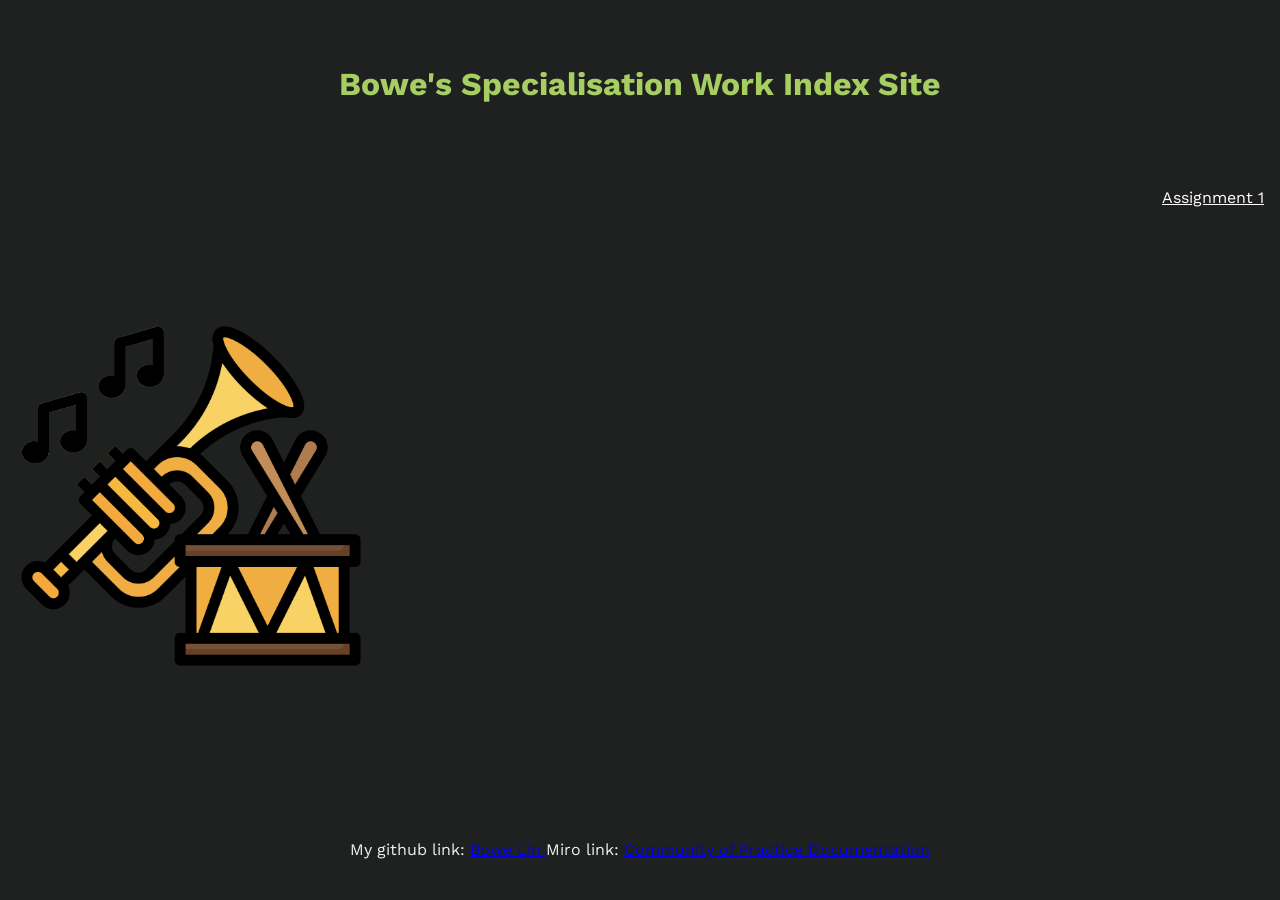
==== index.html @ f912b11c "Add files via upload" ====
<!doctype html>
<html lang="en">
<head>
    <meta charset="UTF-8">
    <meta name="viewport"
          content="width=device-width, user-scalable=no, initial-scale=1.0, maximum-scale=1.0, minimum-scale=1.0">
    <meta http-equiv="X-UA-Compatible" content="ie=edge">

<!-- !!!!! -->
<!--    change this to refer to your specific page  -->
    <title>Bowe's Specialisation Work Index Site</title>
   
<!-- !!!!! -->
<!--  change this to your preferred icon  -->
    <!-- favicon was sourced from favicon.io but the original graphics are copyright 2020 Twitter, Inc
    and other contributors -->
    <!-- They are licensed under CC-BY 4.0 as linked below -->
    <!-- https://creativecommons.org/licenses/by/4.0/ -->
    <link rel="icon" type="image/png" href="./assets/icons/favicon.png">
    
     

    <link rel="stylesheet" href="reset.css">
    <link rel="stylesheet" href="style.css">
</head>
<body>

    <header>
<!-- !!!!! -->
<!--    change this to your preferred online name  -->
        <h1>Bowe's Specialisation Work Index Site</h1>
    </header>

     <nav>
            <a href="assignment1.html">Assignment 1</a>
            
        </nav>

    <div style="text-align: center; margin-top: 30px;">
    <img src="img/Music_icon.png" alt="icon" style="max-width: 350px;">
</div>

    <style>
            .row{
                width:520px;
                margin: 10px auto 10px auto ;
            }
            .image-container {
                display: table-cell;
                vertical-align: middle;
                padding:10px;
            }
        </style>

    <div class="mainNavContainer">

       
        <main>
            <section id="intro-section">
                <p> </p>
            </section>
        </main>

        <!-- this is an empty element which helps with spacing -->
        <aside></aside>

    </div>

    <footer>
        <p>
<!-- !!!!! -->
<!--    change this to your preferred online name and update link to refer to your github page  -->
            My github link:
            
            <a href="https://github.com/bowelin123" target="_blank">
             Bowe Lin
            </a>
            
            Miro link:
            <a href="https://miro.com/app/board/uXjVHzL_RrQ=/?share_link_id=587219938203">
            Community of Practice Documentation
            </a>

             
            
            
            
        </p>
        
       
    
        
        
    </footer>
</body>
</html>
---- style.css ----
/*!!!!!*/
/*add in your own font imports here*/
/*remember to update them in the rest of the CSS : eg the body selector*/
@import url('https://fonts.googleapis.com/css2?family=Work+Sans:ital,wght@0,100..900;1,100..900&display=swap');

/*!!!!!*/
/*change out, and/or add colours to the colour scheme*/
:root{
    /* basic 2-bit palette from 1bit Monitor Glow Palette by Polyducks */
    /* https://lospec.com/palette-list/1bit-monitor-glow */
    --colour-1: #f0f2ee;
    --colour-2: #1f2120;
}

/* this swaps the colour order to account for user's OS dark mode */
/*!!!!!*/
/*remember to update the colours here too to reflect the above changes*/
@media (prefers-color-scheme: dark) {
    :root{
        --colour-1: #f0f2ee;
        --colour-2: #1f2120;
    }
}
nav a {
    color: rgb(255, 255, 255);
}

body {
    background-color: var(--colour-2);
    color: var(--colour-1);
    font-family: 'Work Sans', sans-serif;
    line-height: 1.5;
    padding: 1rem;
    display: flex;
    flex-direction: column;
    gap: 1rem;
}

header {
    display: flex;
    justify-content: center;
    margin-block-end: 3rem;
}

.mainNavContainer {
    flex: 1;
    display: flex;
    justify-content: center;
    gap: 2rem;
}

nav {
    display: flex;
    flex-direction: column;
    min-width: fit-content;
    flex: 1;
    align-items: flex-end;
}

main {
    display: flex;
    flex-direction: column;
    align-items: center;
}

aside {
    visibility: hidden;
    flex: 1;
}

footer {
    display: flex;
    justify-content: center;
    margin-block-start: 3rem;
}

/*technique from Kevin Powell*/
/*https://youtu.be/CU8Plk-53RU?si=zMpP0Pfbg1SaXeDB&t=255*/
/*longer post about how this works and the * + * selector*/
/*https://alistapart.com/article/axiomatic-css-and-lobotomized-owls/*/
.prose > * + * {
    margin-block-start: var(--prose-flow, 1em);
}

/* breakpoints from Material Design Spec https://m3.material.io/foundations/layout/breakpoints/overview */
/* while sometimes mobile first is recommended, as we will be focused on desktop, we will start there */

/* assumed base sizing is large (1200–1599px) : desktop  */

/* extra-large breakpoint : desktop, ultrawide monitors */
@media (width > 1600px) {

}

/* expanded breakpoint : phone or tablet in landscape, desktop */
@media (width < 1200px) {
    header {
        margin-block-end: 2rem;
    }
    footer {
        margin-block-start: 2rem;
    }
}
/* medium breakpoint : tablet in portrait */
@media (width < 840px) {
    header {
        margin-block-end: 1rem;
    }
    .mainNavContainer {
        flex-direction: column;
        justify-content: flex-start;
        align-items: center;
    }
    nav {
        flex: 0;
        width: 100%;
        max-width: 80rch;
        justify-content: space-between;
        flex-direction: row;
    }
    main {
        flex: 1;
    }
    aside {
        flex: 0;
    }
    footer {
        margin-block-start: 1rem;
    }
}
/* compact breakpoint : phone in portrait */
@media (width < 600px) {

}
p {
    line-height: 1.8;          
    margin-bottom: 1.2em;      
}

h1, h2, h3, h4 {
    color: #a6ce62;              
    line-height: 1.3;          
    margin-top: 1.5em;         
    margin-bottom: 0.5em;       
}
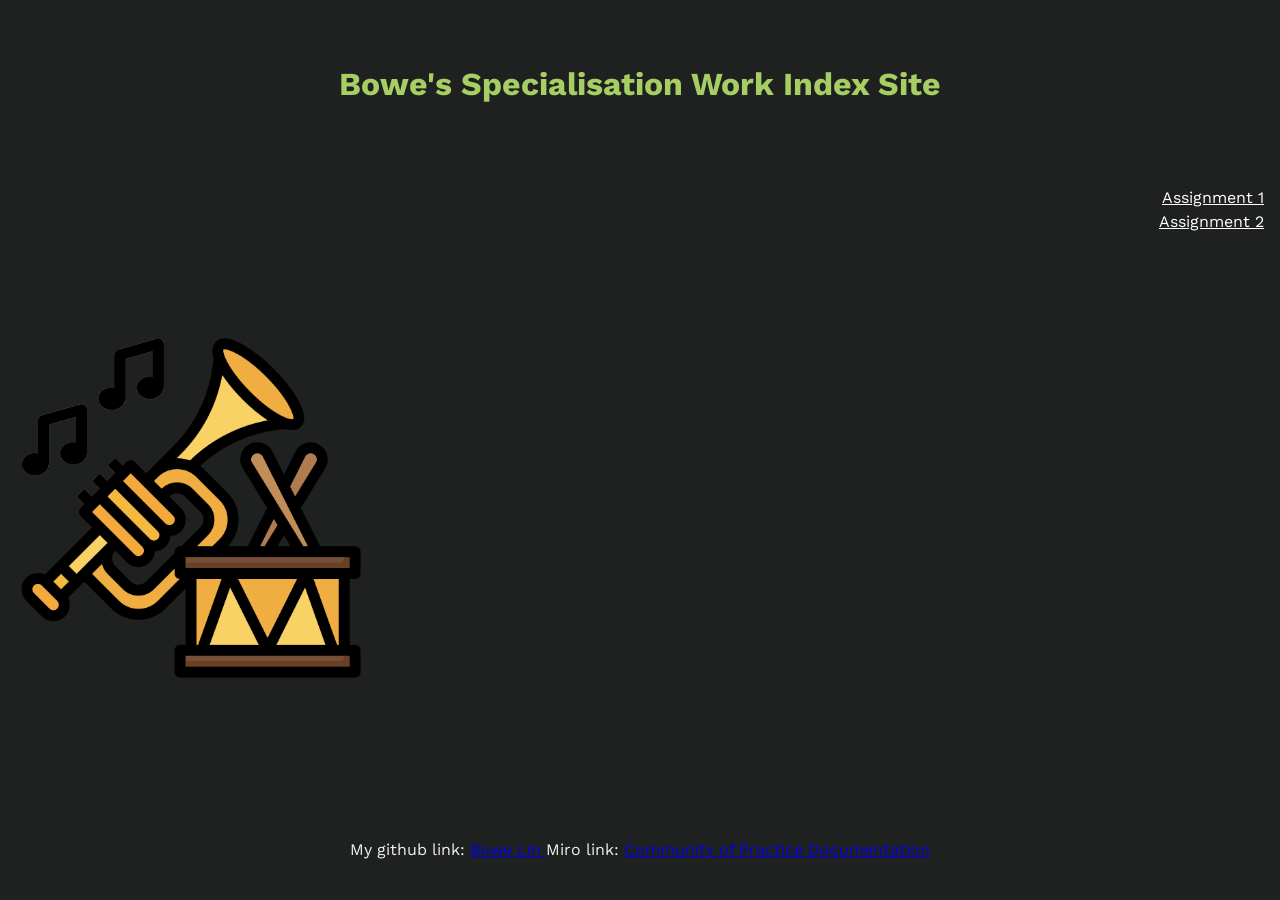
==== commit fac2ab0b: "Update index.html" ====
--- a/index.html
+++ b/index.html
@@ -33,7 +33,7 @@
 
      <nav>
             <a href="assignment1.html">Assignment 1</a>
-            
+            <a href="Sonic-Focus-A2/assignment2.html">Assignment 2</a>
         </nav>
 
     <div style="text-align: center; margin-top: 30px;">
@@ -93,4 +93,4 @@
         
     </footer>
 </body>
-</html>+</html>
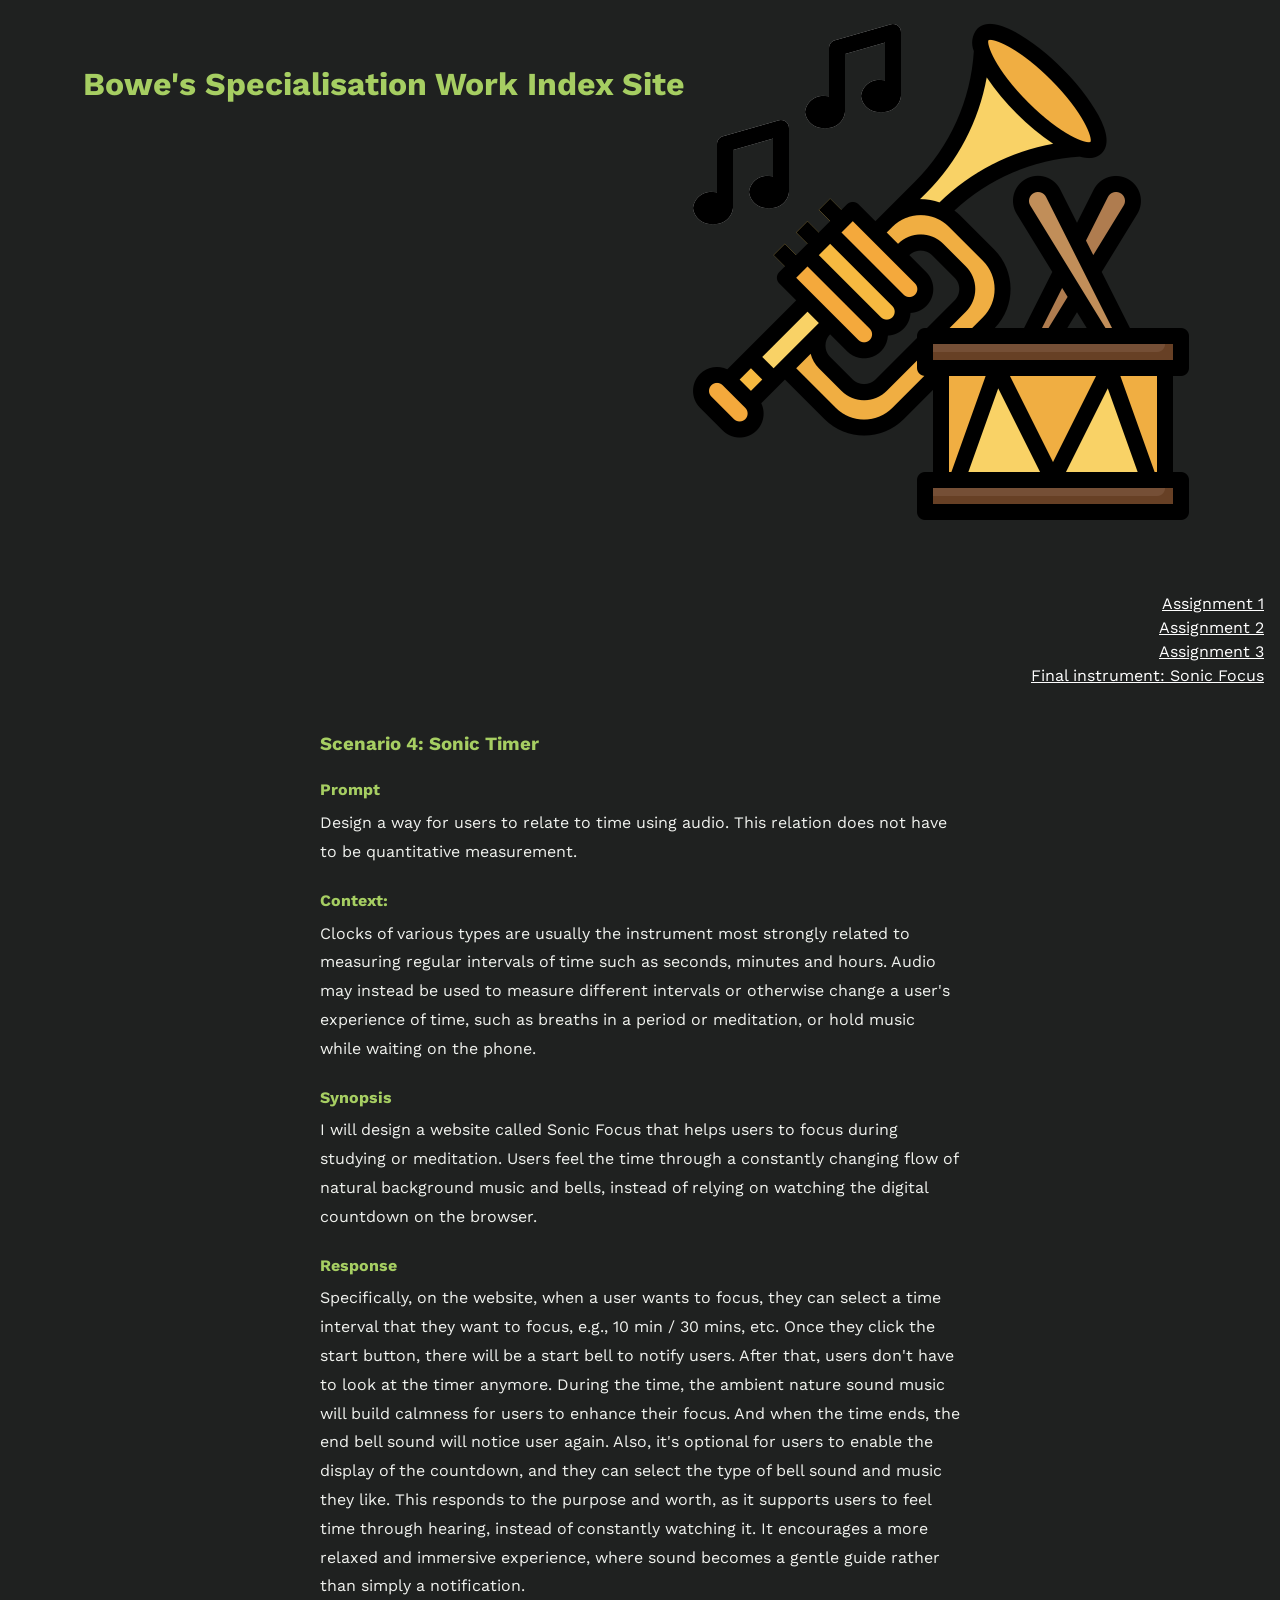
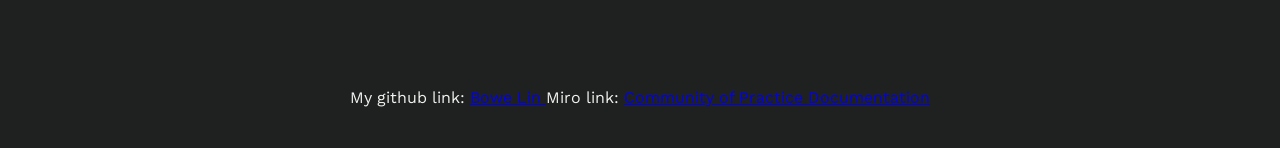
==== commit 0075859e: "Updated index page with scenario and links" ====
--- a/index.html
+++ b/index.html
@@ -6,39 +6,28 @@
           content="width=device-width, user-scalable=no, initial-scale=1.0, maximum-scale=1.0, minimum-scale=1.0">
     <meta http-equiv="X-UA-Compatible" content="ie=edge">
 
-<!-- !!!!! -->
-<!--    change this to refer to your specific page  -->
-    <title>Bowe's Specialisation Work Index Site</title>
-   
-<!-- !!!!! -->
-<!--  change this to your preferred icon  -->
-    <!-- favicon was sourced from favicon.io but the original graphics are copyright 2020 Twitter, Inc
-    and other contributors -->
-    <!-- They are licensed under CC-BY 4.0 as linked below -->
-    <!-- https://creativecommons.org/licenses/by/4.0/ -->
-    <link rel="icon" type="image/png" href="./assets/icons/favicon.png">
-    
-     
+ <title>Bowe's Specialisation Work Index Site</title>
 
-    <link rel="stylesheet" href="reset.css">
-    <link rel="stylesheet" href="style.css">
+<link rel="icon" type="image/png" href="./assets/icons/favicon.png">
+<link rel="stylesheet" href="reset.css">
+<link rel="stylesheet" href="style.css">
 </head>
-<body>
+
+<body class="home-page">
 
     <header>
-<!-- !!!!! -->
-<!--    change this to your preferred online name  -->
+
         <h1>Bowe's Specialisation Work Index Site</h1>
+        <img class="header-icon" src="img/Music_icon.png"alt="">
+        
     </header>
 
      <nav>
             <a href="assignment1.html">Assignment 1</a>
             <a href="Sonic-Focus-A2/assignment2.html">Assignment 2</a>
-        </nav>
-
-    <div style="text-align: center; margin-top: 30px;">
-    <img src="img/Music_icon.png" alt="icon" style="max-width: 350px;">
-</div>
+            <a href="Assignment 3.html">Assignment 3</a>
+            <a href="circular progress-timer/">Final instrument: Sonic Focus</a>
+     </nav>
 
     <style>
             .row{
@@ -54,22 +43,47 @@
 
     <div class="mainNavContainer">
 
-       
-        <main>
-            <section id="intro-section">
-                <p> </p>
-            </section>
-        </main>
+    <main>
+      <section id="scenario-section">
 
-        <!-- this is an empty element which helps with spacing -->
-        <aside></aside>
+                <h3 class="firstSectionHeading">Scenario 4: Sonic Timer </h3>
 
-    </div>
+                <h4>Prompt</h4>
+
+                <p>Design a way for users to relate to time using audio. This relation does not have to be quantitative measurement.</p>
+
+                <h4>Context:</h4>
+
+                <p>
+                 Clocks of various types are usually the instrument most strongly related to measuring regular intervals of time such as seconds, minutes and hours. 
+                 Audio may instead be used to measure different intervals or otherwise change a user's experience of time, such as breaths in a period or meditation, 
+                 or hold music while waiting on the phone.
+                </p>
+   
+                <h4>Synopsis</h4>
+
+                <p>
+                 I will design a website called Sonic Focus that helps users to focus during studying or meditation. 
+                 Users feel the time through a constantly changing flow of natural background music and bells, instead of relying on watching the digital countdown on the browser.   
+                </p>
+
+                <h4>Response</h4>
+
+                <p>
+                Specifically, on the website, when a user wants to focus, they can select a time interval that they want to focus, e.g., 10 min / 30 mins, etc. Once they click the start button, there will be a start bell to notify users. 
+                After that, users don't have to look at the timer anymore. During the time, the ambient nature sound music will build calmness for users to enhance their focus. And when the time ends, the end bell sound will notice user again. 
+                Also, it's optional for users to enable the display of the countdown, and they can select the type of bell sound and music they like. This responds to the purpose and worth, as it supports users to feel time through hearing, instead of constantly watching it. 
+                It encourages a more relaxed and immersive experience, where sound becomes a gentle guide rather than simply a notification. 
+                </p>
+
+        </section>
+    </main>
+
+      </div>
 
     <footer>
-        <p>
-<!-- !!!!! -->
-<!--    change this to your preferred online name and update link to refer to your github page  -->
+     <p>
+
             My github link:
             
             <a href="https://github.com/bowelin123" target="_blank">
@@ -81,16 +95,8 @@
             Community of Practice Documentation
             </a>
 
-             
-            
-            
-            
-        </p>
-        
-       
-    
-        
-        
+     </p>
     </footer>
+
 </body>
 </html>
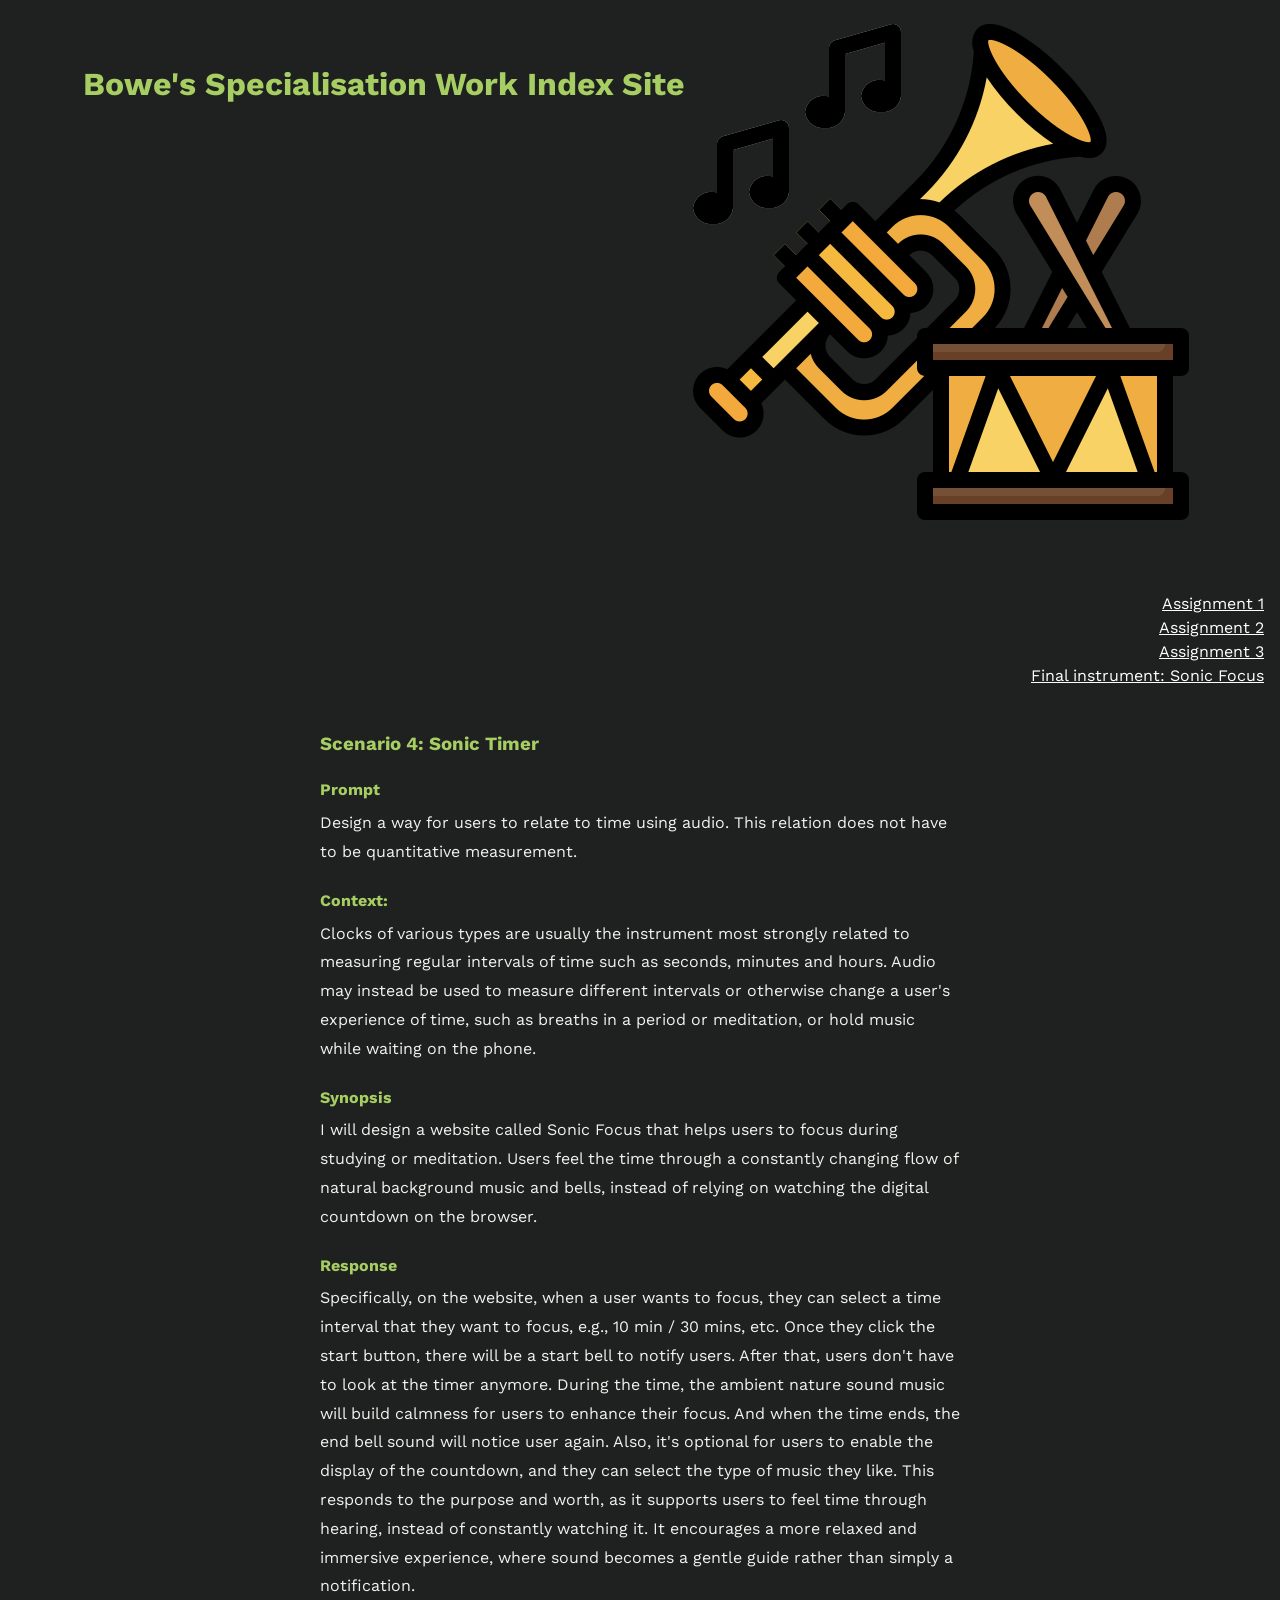
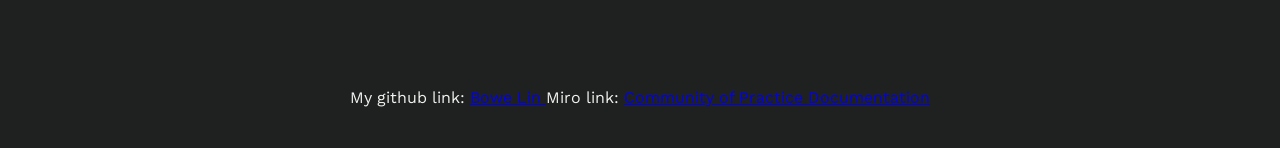
==== commit 89da5072: "Edited Index Page" ====
--- a/index.html
+++ b/index.html
@@ -26,7 +26,7 @@
             <a href="assignment1.html">Assignment 1</a>
             <a href="Sonic-Focus-A2/assignment2.html">Assignment 2</a>
             <a href="Assignment 3.html">Assignment 3</a>
-            <a href="circular progress-timer/">Final instrument: Sonic Focus</a>
+            <a href="circular-progress-timer /">Final instrument: Sonic Focus</a>
      </nav>
 
     <style>
@@ -72,7 +72,7 @@
                 <p>
                 Specifically, on the website, when a user wants to focus, they can select a time interval that they want to focus, e.g., 10 min / 30 mins, etc. Once they click the start button, there will be a start bell to notify users. 
                 After that, users don't have to look at the timer anymore. During the time, the ambient nature sound music will build calmness for users to enhance their focus. And when the time ends, the end bell sound will notice user again. 
-                Also, it's optional for users to enable the display of the countdown, and they can select the type of bell sound and music they like. This responds to the purpose and worth, as it supports users to feel time through hearing, instead of constantly watching it. 
+                Also, it's optional for users to enable the display of the countdown, and they can select the type of music they like. This responds to the purpose and worth, as it supports users to feel time through hearing, instead of constantly watching it. 
                 It encourages a more relaxed and immersive experience, where sound becomes a gentle guide rather than simply a notification. 
                 </p>
 
